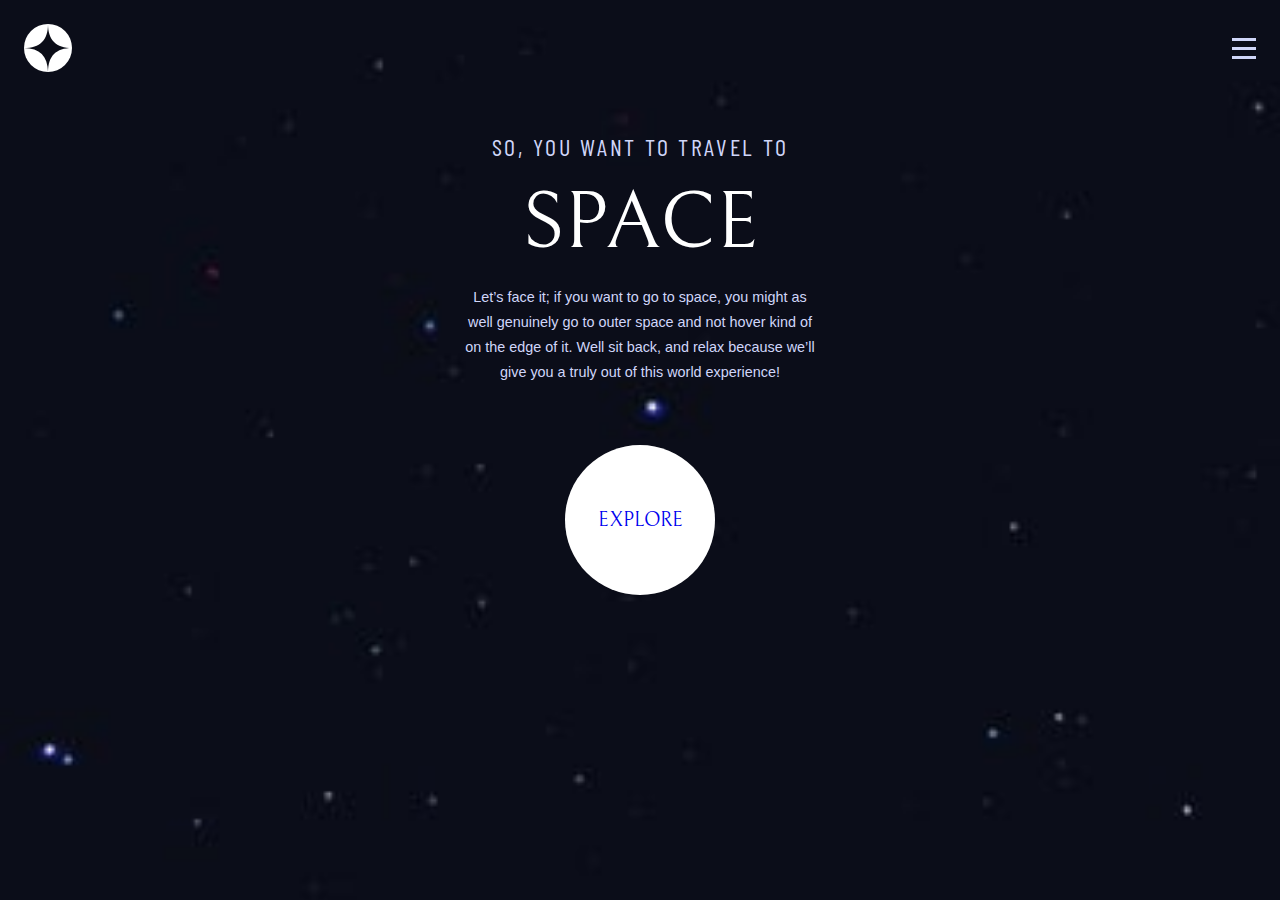
==== index.html @ e0ee35e0 "fix01" ====
<!DOCTYPE html>
<html lang="en">
  <head>
    <meta charset="UTF-8" />
    <meta name="viewport" content="width=device-width, initial-scale=1.0" />

    <link
      rel="icon"
      type="image/png"
      sizes="32x32"
      href="./assets/shared/logo.svg"
    />
    <link rel="stylesheet" href="home.css" />
    <link rel="stylesheet" href="menu/menu.css" />
    <link rel="stylesheet" href="./reset/reset.css" />

    <title>Space tourism</title>
  </head>
  <body>
    <header>
      <figure class="icon">
        <a href="#">
          <img src="./assets/shared/logo.svg" alt="#" />
        </a>
      </figure>
      <figure id="hamburguer-button">
        <img src="./assets/shared/icon-hamburger.svg" alt="#" />
      </figure>
      <nav id="menu">
        <figure class="close">
          <img src="./assets/shared/icon-close.svg" alt="#" />
        </figure>
        <ul>
          <li>
            <a href=""><span>00</span> Home</a>
          </li>
          <li>
            <a href="./destination/destination.html"
              ><span>01</span> Destination</a
            >
          </li>
          <li>
            <a href="./crew/crew.html"><span>02</span> Crew</a>
          </li>
          <li>
            <a href="./technology/technology.html"
              ><span>03</span> Technology
            </a>
          </li>
        </ul>
      </nav>
    </header>
    <main>
      <h1>So, you want to travel to</h1>
      <h2>Space</h2>
      <div class="text">
        <p>
          Let’s face it; if you want to go to space, you might as well genuinely
          go to outer space and not hover kind of on the edge of it. Well sit
          back, and relax because we’ll give you a truly out of this world
          experience!
        </p>
      </div>
      <a href="./destination/destination.html" class="circle">
        <span>Explore</span>
      </a>
    </main>
    <script src="menu/menu.js"></script>
  </body>
</html>
---- home.css ----
@import url('https://fonts.googleapis.com/css2?family=Barlow+Condensed&family=Bellefair&family=Rubik:wght@300;400;500&display=swap');

:root {
  --subtitle-color: #fff;
  --text-color: #d0d6f9;
}

body {
  width: 100%;
  min-height: 100vh;
  background: url('./assets/home/background-home-mobile.jpg');
  background-size: cover;
}

h1 {
  font: 400 1.5rem 'Barlow Condensed', sans-serif;
  text-transform: uppercase;
  text-align: center;
  color: var(--text-color);
  letter-spacing: 2.7px;
  margin-top: 32px;
}

h2 {
  font: 400 5rem 'Bellefair', sans-serif;
  text-transform: uppercase;
  color: var(--subtitle-color);
  text-align: center;
  margin: 16px;
}

.text {
  margin: 0 auto;
  max-width: 400px;
  margin-bottom: 60px;
}

p {
  font: 400 0.9rem 'Barlow', sans-serif;
  color: var(--text-color);
  line-height: 25px;
  text-align: center;
  margin: 16px 24px;
}

.circle {
  position: relative;
  background: #fff;
  width: 150px;
  height: 150px;
  border-radius: 50%;
  margin: 40px auto;
  display: flex;
  align-items: center;
  justify-content: center;
  cursor: pointer;
}

.circle::before {
  content: '';
  position: absolute;
  width: 100%;
  height: 100%;
  background: #97979736;
  border-radius: 50%;
  z-index: -1;
  transition: 1s;
}
.circle:hover::before {
  transform: scale(1.7, 1.7);
}

.circle span {
  font: 400 1.25rem 'Bellefair', sans-serif;
  text-transform: uppercase;
}
---- menu/menu.css ----
:root {
  --subtitle-color: #fff;
  --text-color: #d0d6f9;
}

header {
  display: flex;
  align-items: center;
  justify-content: space-between;
  padding: 24px;
}
#hamburguer-button {
  cursor: pointer;
}

.close {
  position: absolute;
  top: 32px;
  right: 24px;
}

header #menu {
  display: none;
  position: absolute;
  top: 0;
  right: 0;
  height: 100vh;
  backdrop-filter: blur(50px);
  color: #979797;
  padding: 24px;
  z-index: 9999;
  animation: anim 1s;
  transition: 1s;
}

#menu ul {
  margin-top: 90px;
}

#menu ul li {
  margin-bottom: 32px;
  font: 400 1rem 'Barlow Condensed', sans-serif;
  text-transform: uppercase;
  display: flex;
  flex-wrap: nowrap;
}
#menu ul li span {
  font-weight: bold;
}

#menu ul li a {
  color: var(--subtitle-color);
  letter-spacing: 2.7px;
  padding: 8px;
}
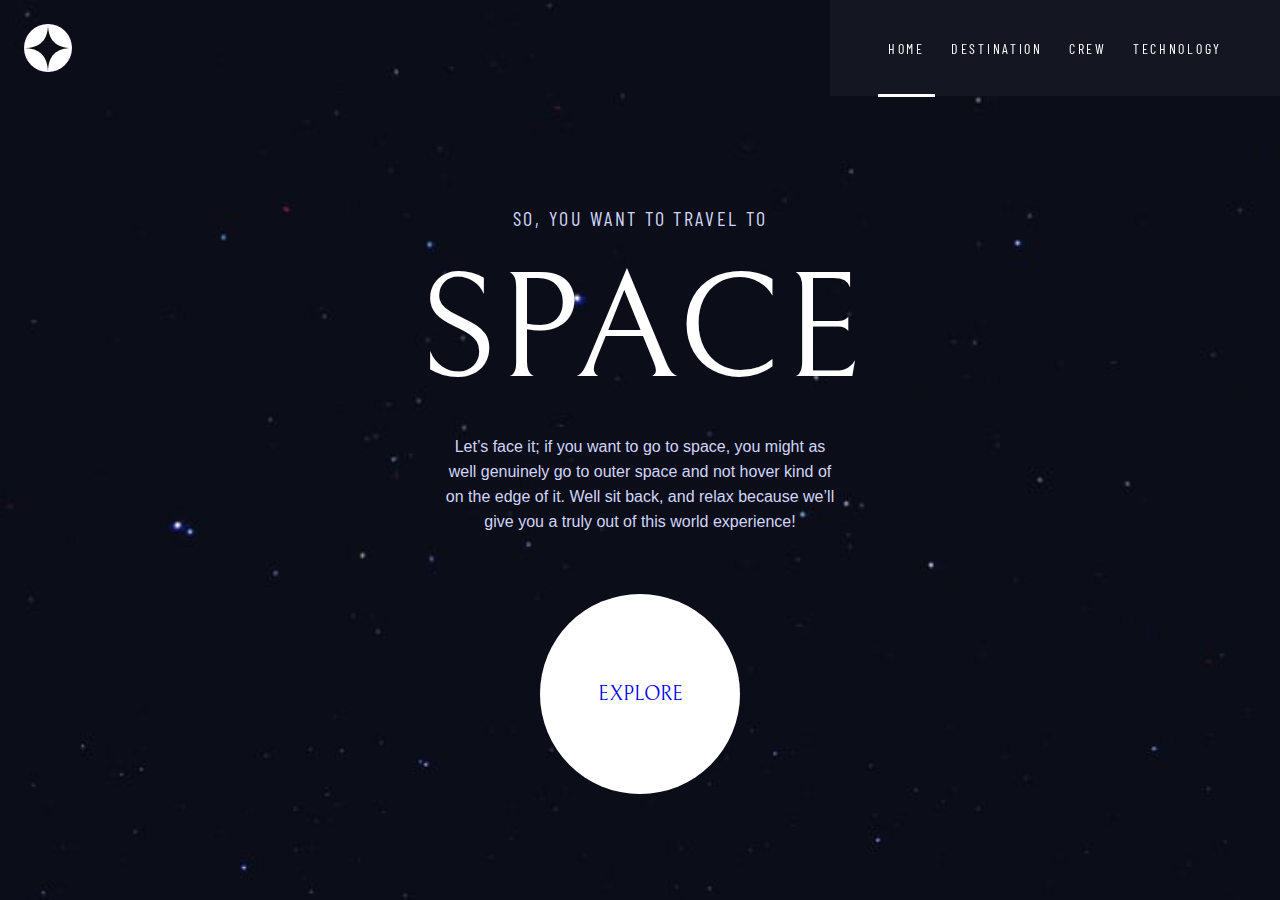
==== commit 9c1eed79: "tablet-finalizado" ====
--- a/index.html
+++ b/index.html
@@ -10,9 +10,10 @@
       sizes="32x32"
       href="./assets/shared/logo.svg"
     />
-    <link rel="stylesheet" href="home.css" />
-    <link rel="stylesheet" href="menu/menu.css" />
-    <link rel="stylesheet" href="./reset/reset.css" />
+
+    <link rel="stylesheet" href="./css/reset.css" />
+    <link rel="stylesheet" href="./css/home.css" />
+    <link rel="stylesheet" href="./css/menu.css" />
 
     <title>Space tourism</title>
   </head>
@@ -23,29 +24,25 @@
           <img src="./assets/shared/logo.svg" alt="#" />
         </a>
       </figure>
-      <figure id="hamburguer-button">
+      <figure class="hamburguer-button">
         <img src="./assets/shared/icon-hamburger.svg" alt="#" />
       </figure>
-      <nav id="menu">
+      <nav id="menu" class="menu-desktop">
         <figure class="close">
           <img src="./assets/shared/icon-close.svg" alt="#" />
         </figure>
         <ul>
           <li>
-            <a href=""><span>00</span> Home</a>
+            <a class="active" href=""><span>00</span> Home</a>
           </li>
           <li>
-            <a href="./destination/destination.html"
-              ><span>01</span> Destination</a
-            >
+            <a href="./html/destination.html"><span>01</span> Destination</a>
           </li>
           <li>
-            <a href="./crew/crew.html"><span>02</span> Crew</a>
+            <a href="./html/crew.html"><span>02</span> Crew</a>
           </li>
           <li>
-            <a href="./technology/technology.html"
-              ><span>03</span> Technology
-            </a>
+            <a href="./html/technology.html"><span>03</span> Technology </a>
           </li>
         </ul>
       </nav>
@@ -61,10 +58,10 @@
           experience!
         </p>
       </div>
-      <a href="./destination/destination.html" class="circle">
+      <a href="./html/destination.html" class="circle">
         <span>Explore</span>
       </a>
     </main>
-    <script src="menu/menu.js"></script>
+    <script src="./js/menu.js"></script>
   </body>
 </html>
--- a/css/home.css
+++ b/css/home.css
@@ -0,0 +1,107 @@
+@import url('https://fonts.googleapis.com/css2?family=Barlow+Condensed&family=Bellefair&family=Rubik:wght@300;400;500&display=swap');
+
+:root {
+  --subtitle-color: #fff;
+  --text-color: #d0d6f9;
+}
+
+body {
+  max-width: 100%;
+  min-height: 100vh;
+  background: url('../assets/home/background-home-mobile.jpg');
+  background-size: cover;
+}
+
+h1 {
+  font: 400 1rem 'Barlow Condensed', sans-serif;
+  text-transform: uppercase;
+  text-align: center;
+  color: var(--text-color);
+  letter-spacing: 2.7px;
+  margin-top: 32px;
+}
+
+h2 {
+  font: 400 5rem 'Bellefair', sans-serif;
+  text-transform: uppercase;
+  color: var(--subtitle-color);
+  text-align: center;
+  margin: 16px;
+}
+
+.text {
+  margin: 0 auto;
+  max-width: 444px;
+  margin-bottom: 60px;
+}
+
+p {
+  font: 400 0.9rem 'Barlow', sans-serif;
+  color: var(--text-color);
+  line-height: 25px;
+  text-align: center;
+  margin: 16px 24px;
+}
+
+.circle {
+  position: relative;
+  background: #fff;
+  width: 150px;
+  height: 150px;
+  border-radius: 50%;
+  margin: 40px auto;
+  display: flex;
+  align-items: center;
+  justify-content: center;
+  cursor: pointer;
+}
+
+.circle::before {
+  content: '';
+  position: absolute;
+  width: 100%;
+  height: 100%;
+  background: #97979736;
+  border-radius: 50%;
+  z-index: -1;
+  transition: 1s;
+}
+.circle:hover::before {
+  transform: scale(1.7, 1.7);
+}
+
+.circle span {
+  font: 400 1.25rem 'Bellefair', sans-serif;
+  text-transform: uppercase;
+}
+
+@media (min-width: 500px) {
+  body {
+    max-width: 100%;
+    min-height: 100vh;
+    background: url('../assets/home/background-home-tablet.jpg') no-repeat;
+    background-size: cover;
+  }
+
+  main {
+    margin-top: 106px;
+  }
+
+  h1 {
+    font-size: 1.25rem;
+  }
+
+  h2 {
+    font-size: 9.375rem;
+  }
+
+  p {
+    font-size: 1rem;
+  }
+
+  .circle {
+    width: 200px;
+    height: 200px;
+    margin-bottom: 24px;
+  }
+}
--- a/css/menu.css
+++ b/css/menu.css
@@ -0,0 +1,136 @@
+:root {
+  --subtitle-color: #fff;
+  --text-color: #d0d6f9;
+}
+
+header {
+  display: flex;
+  align-items: center;
+  justify-content: space-between;
+  padding: 24px;
+}
+.hamburguer-button {
+  cursor: pointer;
+}
+
+.close {
+  position: absolute;
+  top: 32px;
+  right: 24px;
+  cursor: pointer;
+}
+
+nav {
+  display: none;
+}
+.open-menu {
+  display: block;
+  position: absolute;
+  top: 0;
+  right: 0;
+  bottom: 0;
+  background: rgba(255, 255, 255, 0.04);
+  backdrop-filter: blur(81.5485px);
+  padding-right: 95px;
+  padding-left: 32px;
+  z-index: 9999;
+  animation: anim 1s;
+  transition: 1s;
+}
+
+#menu ul {
+  margin-top: 118px;
+  width: 100%;
+}
+
+#menu ul li {
+  margin-bottom: 32px;
+  font: 400 1rem 'Barlow Condensed', sans-serif;
+  text-transform: uppercase;
+  display: flex;
+  flex-wrap: nowrap;
+}
+
+#menu ul li a {
+  color: var(--subtitle-color);
+  letter-spacing: 2.7px;
+  padding: 8px;
+}
+
+#menu ul li span {
+  font-weight: bold;
+}
+
+@media (min-width: 600px) {
+  header .open-menu {
+    display: none;
+  }
+
+  header .menu-desktop {
+    position: absolute;
+    top: 0;
+    right: 0;
+    display: flex;
+    min-width: 450px;
+    height: 96px;
+    padding: 0 48px;
+    background: rgba(255, 255, 255, 0.04);
+    backdrop-filter: blur(81.5485px);
+    z-index: 9999;
+  }
+  #menu ul {
+    margin-top: 0;
+    display: flex;
+    align-items: center;
+    justify-content: space-between;
+  }
+
+  #menu ul li {
+    margin: 0;
+    font-size: 0.875rem;
+  }
+
+  #menu ul li a {
+    position: relative;
+    padding: 40px 10px;
+  }
+
+  #menu ul li a::before {
+    content: '';
+    position: absolute;
+    left: 0;
+    bottom: 0;
+    width: 100%;
+    height: 3px;
+  }
+
+  #menu ul li a:hover::before {
+    background-color: #fff;
+    opacity: 0.5;
+  }
+
+  #menu ul .active {
+    position: relative;
+  }
+
+  #menu ul .active::after {
+    content: '';
+    position: absolute;
+    left: 0;
+    bottom: 0;
+    width: 100%;
+    height: 3px;
+    background-color: #fff;
+  }
+
+  #menu ul li a span {
+    display: none;
+  }
+  .close {
+    display: none;
+  }
+
+  .hamburguer-button {
+    display: none;
+  }
+}
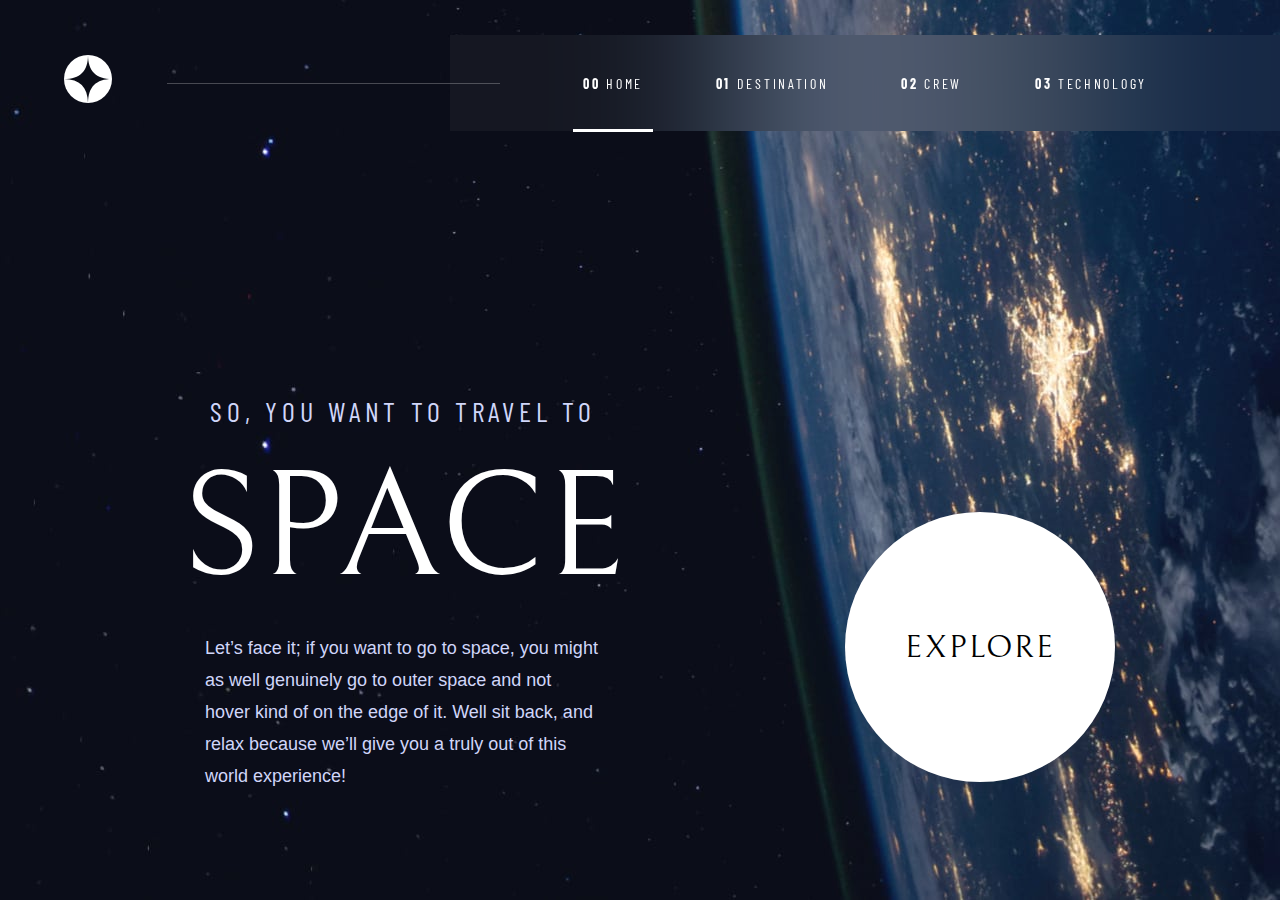
==== commit 08549f94: "projeto finalizado" ====
--- a/index.html
+++ b/index.html
@@ -27,11 +27,13 @@
       <figure class="hamburguer-button">
         <img src="./assets/shared/icon-hamburger.svg" alt="#" />
       </figure>
+      <div class="line"></div>
       <nav id="menu" class="menu-desktop">
         <figure class="close">
           <img src="./assets/shared/icon-close.svg" alt="#" />
         </figure>
         <ul>
+          <div class="line2"></div>
           <li>
             <a class="active" href=""><span>00</span> Home</a>
           </li>
@@ -48,19 +50,26 @@
       </nav>
     </header>
     <main>
-      <h1>So, you want to travel to</h1>
-      <h2>Space</h2>
-      <div class="text">
-        <p>
-          Let’s face it; if you want to go to space, you might as well genuinely
-          go to outer space and not hover kind of on the edge of it. Well sit
-          back, and relax because we’ll give you a truly out of this world
-          experience!
-        </p>
+      <div class="container">
+        <div class="showcase">
+          <h1>So, you want to travel to</h1>
+          <h2>Space</h2>
+
+          <div class="text">
+            <p>
+              Let’s face it; if you want to go to space, you might as well
+              genuinely go to outer space and not hover kind of on the edge of
+              it. Well sit back, and relax because we’ll give you a truly out of
+              this world experience!
+            </p>
+          </div>
+        </div>
+        <div class="circle-box">
+          <a href="./html/destination.html" class="circle">
+            <span>Explore</span>
+          </a>
+        </div>
       </div>
-      <a href="./html/destination.html" class="circle">
-        <span>Explore</span>
-      </a>
     </main>
     <script src="./js/menu.js"></script>
   </body>
--- a/css/home.css
+++ b/css/home.css
@@ -10,6 +10,7 @@
   min-height: 100vh;
   background: url('../assets/home/background-home-mobile.jpg');
   background-size: cover;
+  background-position: center;
 }
 
 h1 {
@@ -72,6 +73,7 @@
 
 .circle span {
   font: 400 1.25rem 'Bellefair', sans-serif;
+  color: #000;
   text-transform: uppercase;
 }
 
@@ -81,6 +83,7 @@
     min-height: 100vh;
     background: url('../assets/home/background-home-tablet.jpg') no-repeat;
     background-size: cover;
+    background-position: center;
   }
 
   main {
@@ -104,4 +107,74 @@
     height: 200px;
     margin-bottom: 24px;
   }
+
+  .circle:hover::before {
+    transform: scale(1.5, 1.5);
+  }
 }
+
+@media (min-width: 1000px) {
+  body {
+    min-width: 100vw;
+    min-height: 100vh;
+    background: url('../assets/home/background-home-desktop.jpg') no-repeat;
+    background-size: cover;
+    background-position: center;
+  }
+
+  main {
+    margin-top: 200px;
+  }
+
+  h1 {
+    font-size: 1.75rem;
+    letter-spacing: 4.725px;
+    line-height: 34px;
+  }
+
+  p {
+    font-size: 1.125rem;
+    line-height: 32px;
+    text-align: left;
+  }
+
+  .container {
+    display: flex;
+    align-items: flex-end;
+    justify-content: space-between;
+    margin-bottom: 50px;
+    padding: 0 50px;
+    transition: 0.3s;
+  }
+
+  .circle {
+    width: 270px;
+    height: 270px;
+    margin-left: auto;
+    margin-bottom: 70px;
+  }
+
+  .circle span {
+    font-size: 2rem;
+    letter-spacing: 2px;
+  }
+}
+
+@media (min-width: 1200px) {
+  body {
+    min-width: 100vw;
+    min-height: 100vh;
+    background: url('../assets/home/background-home-desktop.jpg') no-repeat;
+    background-size: cover;
+    background-position: center;
+  }
+
+  .container {
+    display: flex;
+    align-items: flex-end;
+    justify-content: space-between;
+    margin-bottom: 50px;
+    padding: 0 165px;
+    transition: 0.3s;
+  }
+}
--- a/css/menu.css
+++ b/css/menu.css
@@ -8,7 +8,15 @@
   align-items: center;
   justify-content: space-between;
   padding: 24px;
-}
+  transition: 0.2s;
+  overflow-x: hidden;
+}
+
+.line,
+.line2 {
+  display: none;
+}
+
 .hamburguer-button {
   cursor: pointer;
 }
@@ -76,7 +84,8 @@
     padding: 0 48px;
     background: rgba(255, 255, 255, 0.04);
     backdrop-filter: blur(81.5485px);
-    z-index: 9999;
+    z-index: 2;
+    transition: 0.3s;
   }
   #menu ul {
     margin-top: 0;
@@ -134,3 +143,76 @@
     display: none;
   }
 }
+
+@media (min-width: 1000px) {
+  header {
+    position: relative;
+    padding: 55px 64px;
+
+    transition: 0.3s;
+  }
+
+  .line {
+    display: block;
+    position: absolute;
+    top: 83px;
+    left: 167px;
+    width: 1900px;
+    height: 1px;
+    background-color: #fff;
+    opacity: 0.25;
+    z-index: 1;
+    transition: 1s;
+    animation: anim 1s;
+  }
+
+  @keyframes anim {
+    0% {
+      left: 1000px;
+    }
+    100% {
+      left: 167px;
+    }
+  }
+
+  .line2 {
+    display: block;
+    position: absolute;
+    left: 0;
+    width: 50px;
+    height: 1px;
+    background-color: #fff;
+    opacity: 0.25;
+    z-index: 999;
+    animation: anim2 1s;
+  }
+
+  @keyframes anim2 {
+    0% {
+      width: 0;
+    }
+    100% {
+      width: 50px;
+    }
+  }
+
+  header .menu-desktop {
+    top: 35px;
+    right: 0;
+    padding: 0 123px;
+    width: 630px;
+    transition: 0.3s;
+  }
+}
+
+@media (min-width: 1200px) {
+  header .menu-desktop {
+    width: 830px;
+    transition: 0.3s;
+  }
+
+  #menu ul li a span {
+    display: inline;
+    transition: 0.5s;
+  }
+}
